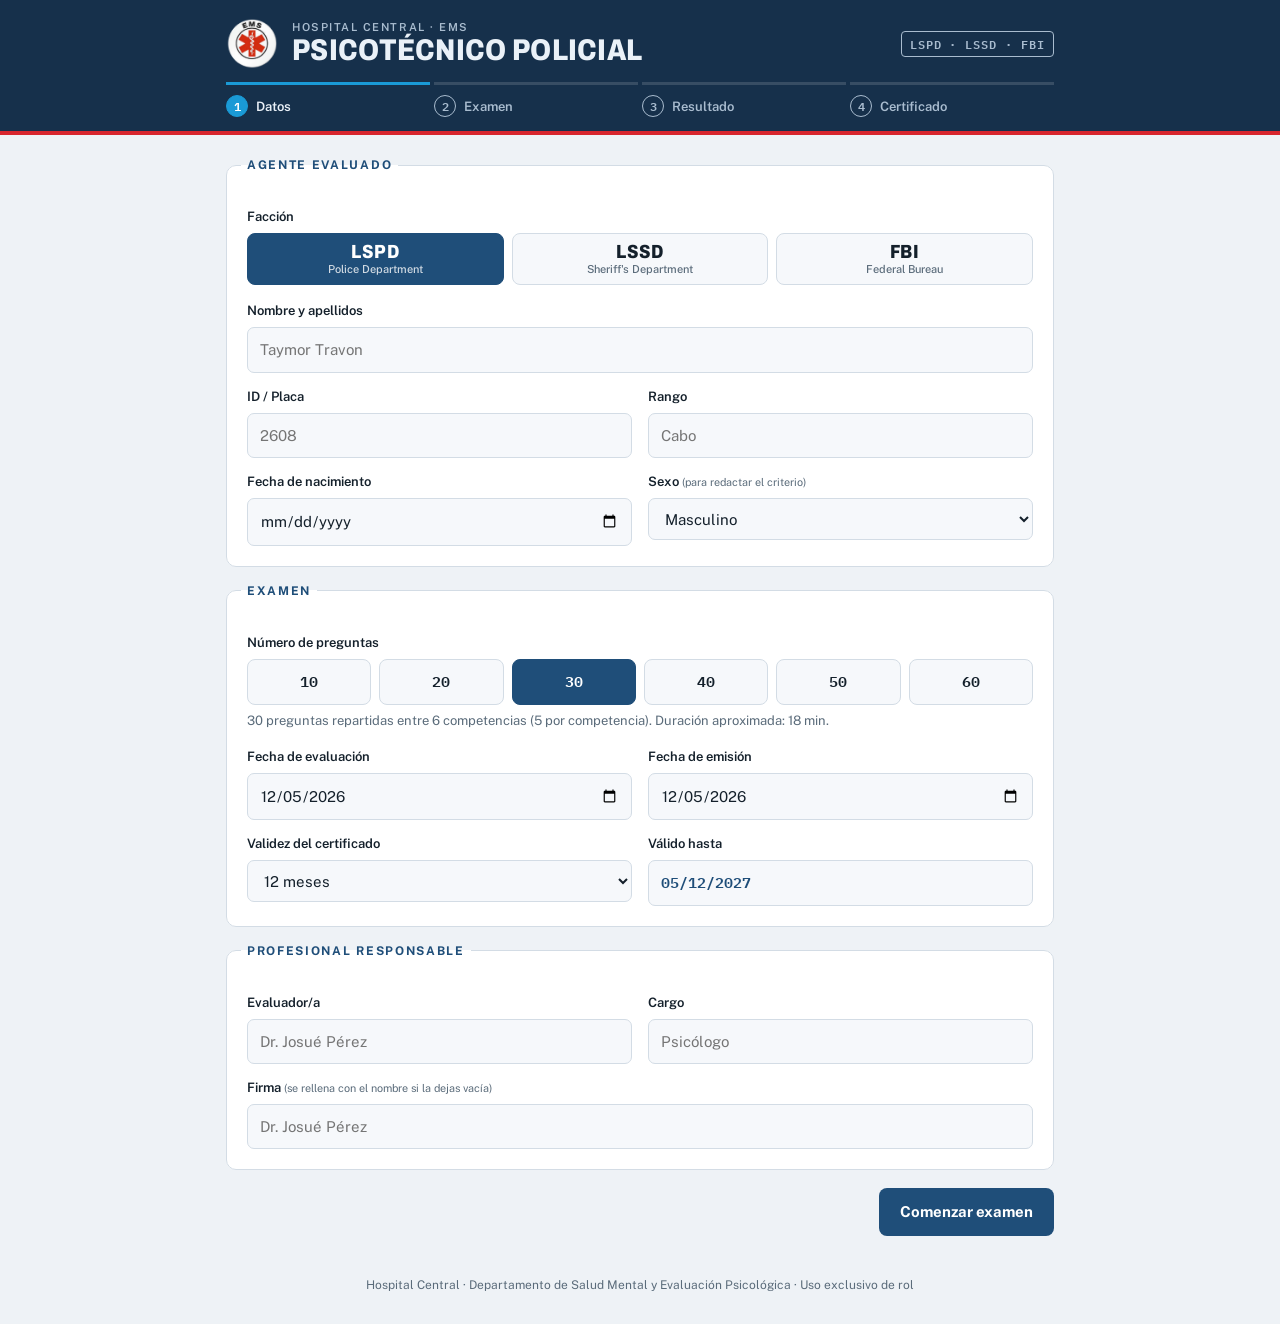
==== index.html @ 16118bcc "Add files via upload" ====
<!doctype html>
<html lang="es">
<head>
<meta charset="utf-8">
<meta name="viewport" content="width=device-width, initial-scale=1, viewport-fit=cover">
<title>Psicotécnico Hospital Central</title>
<meta name="description" content="Examen psicotécnico y certificado del Hospital Central para LSPD, LSSD y FBI.">
<link rel="icon" href="assets/logo-ems.png">
<link rel="preconnect" href="https://fonts.googleapis.com">
<link rel="preconnect" href="https://fonts.gstatic.com" crossorigin>
<link rel="stylesheet" href="https://fonts.googleapis.com/css2?family=Archivo:wdth,wght@75..100,500..800&family=Public+Sans:wght@400;500;600;700&family=IBM+Plex+Mono:wght@500;600&family=Dancing+Script:wght@600&display=swap">
<link rel="stylesheet" href="css/styles.css">
</head>
<body>
<!--APP-->
<header class="cabecera">
  <div class="cabecera-in">
    <img class="cabecera-logo" src="assets/logo-ems.png" alt="Logotipo EMS" width="56" height="56">
    <div class="cabecera-txt">
      <span class="cabecera-org">Hospital Central · EMS</span>
      <h1>Psicotécnico policial</h1>
    </div>
    <div class="facciones-tag" aria-label="Facciones">LSPD · LSSD · FBI</div>
  </div>
  <ol class="pasos" id="pasos">
    <li data-paso="datos" class="activo"><span>1</span>Datos</li>
    <li data-paso="examen"><span>2</span>Examen</li>
    <li data-paso="resultado"><span>3</span>Resultado</li>
    <li data-paso="certificado"><span>4</span>Certificado</li>
  </ol>
</header>

<main class="contenedor">

  <!-- 1 · DATOS -->
  <section id="vista-datos" class="vista">
    <form id="form-datos" novalidate>
      <fieldset class="bloque">
        <legend>Agente evaluado</legend>
        <div class="campo campo-ancho">
          <span class="etiqueta" id="lbl-faccion">Facción</span>
          <div class="segmentos faccion" role="radiogroup" aria-labelledby="lbl-faccion">
            <label><input type="radio" name="faccion" id="f-lspd" value="LSPD" checked><span><b>LSPD</b><small>Police Department</small></span></label>
            <label><input type="radio" name="faccion" id="f-lssd" value="LSSD"><span><b>LSSD</b><small>Sheriff's Department</small></span></label>
            <label><input type="radio" name="faccion" id="f-fbi" value="FBI"><span><b>FBI</b><small>Federal Bureau</small></span></label>
          </div>
        </div>
        <div class="rejilla">
          <label class="campo campo-ancho"><span class="etiqueta">Nombre y apellidos</span>
            <input id="nombre" name="nombre" required autocomplete="off" placeholder="Taymor Travon"></label>
          <label class="campo"><span class="etiqueta">ID / Placa</span>
            <input id="placa" name="placa" required autocomplete="off" placeholder="2608" inputmode="numeric"></label>
          <label class="campo"><span class="etiqueta">Rango</span>
            <input id="rango" name="rango" required list="rangos" autocomplete="off" placeholder="Cabo"></label>
          <label class="campo"><span class="etiqueta">Fecha de nacimiento</span>
            <input id="nacimiento" name="nacimiento" type="date" required></label>
          <label class="campo"><span class="etiqueta">Sexo <small>(para redactar el criterio)</small></span>
            <select id="sexo" name="sexo"><option value="M">Masculino</option><option value="F">Femenino</option></select></label>
        </div>
        <datalist id="rangos"></datalist>
      </fieldset>

      <fieldset class="bloque">
        <legend>Examen</legend>
        <div class="campo campo-ancho">
          <span class="etiqueta" id="lbl-num">Número de preguntas</span>
          <div class="segmentos numeros" role="radiogroup" aria-labelledby="lbl-num">
            <label><input type="radio" name="num" id="n10" value="10"><span>10</span></label>
            <label><input type="radio" name="num" id="n20" value="20"><span>20</span></label>
            <label><input type="radio" name="num" id="n30" value="30" checked><span>30</span></label>
            <label><input type="radio" name="num" id="n40" value="40"><span>40</span></label>
            <label><input type="radio" name="num" id="n50" value="50"><span>50</span></label>
            <label><input type="radio" name="num" id="n60" value="60"><span>60</span></label>
          </div>
          <p class="ayuda" id="ayuda-num"></p>
        </div>
        <div class="rejilla">
          <label class="campo"><span class="etiqueta">Fecha de evaluación</span>
            <input id="fecha-evaluacion" type="date" required></label>
          <label class="campo"><span class="etiqueta">Fecha de emisión</span>
            <input id="fecha-emision" type="date" required></label>
          <label class="campo"><span class="etiqueta">Validez del certificado</span>
            <select id="validez"><option value="6">6 meses</option><option value="12" selected>12 meses</option><option value="24">24 meses</option></select></label>
          <div class="campo"><span class="etiqueta">Válido hasta</span><output id="valido-hasta" class="dato-fijo">—</output></div>
        </div>
      </fieldset>

      <fieldset class="bloque">
        <legend>Profesional responsable</legend>
        <div class="rejilla">
          <label class="campo"><span class="etiqueta">Evaluador/a</span>
            <input id="evaluador" required autocomplete="off" placeholder="Dr. Josué Pérez"></label>
          <label class="campo"><span class="etiqueta">Cargo</span>
            <input id="cargo" required autocomplete="off" list="cargos" placeholder="Psicólogo"></label>
          <label class="campo campo-ancho"><span class="etiqueta">Firma <small>(se rellena con el nombre si la dejas vacía)</small></span>
            <input id="firma" autocomplete="off" placeholder="Dr. Josué Pérez"></label>
        </div>
        <datalist id="cargos"><option value="Psicólogo"><option value="Psicóloga"><option value="Médico"><option value="Médica"><option value="Enfermero"><option value="Enfermera"><option value="Jefe de Salud Mental"></datalist>
      </fieldset>

      <p class="error" id="error-datos" role="alert" hidden></p>
      <div class="acciones">
        <button type="submit" class="btn btn-primario" id="btn-comenzar">Comenzar examen</button>
      </div>
    </form>
  </section>

  <!-- 2 · EXAMEN -->
  <section id="vista-examen" class="vista" hidden>
    <div class="examen-cab">
      <div class="examen-agente" id="examen-agente"></div>
      <div class="progreso-txt"><b id="p-actual">1</b> / <span id="p-total">30</span></div>
    </div>
    <div class="barra" aria-hidden="true"><div class="barra-relleno" id="barra"></div></div>
    <article class="pregunta" aria-live="polite">
      <span class="chip" id="p-competencia"></span>
      <h2 id="p-texto"></h2>
      <div class="opciones" id="p-opciones" role="radiogroup" aria-labelledby="p-texto"></div>
      <p class="ayuda teclado">Atajo: teclas 1 a 4 para elegir, Intro para avanzar.</p>
    </article>
    <div class="acciones acciones-examen">
      <button type="button" class="btn btn-sec" id="btn-anterior">Anterior</button>
      <button type="button" class="btn btn-primario" id="btn-siguiente" disabled>Siguiente</button>
    </div>
    <div class="cancelar">
      <button type="button" class="btn-texto" id="btn-cancelar">Cancelar examen</button>
      <div class="confirmar" id="confirmar-cancelar" hidden>
        <span>Se perderán las respuestas.</span>
        <button type="button" class="btn btn-peligro btn-peq" id="btn-cancelar-si">Sí, cancelar</button>
        <button type="button" class="btn btn-sec btn-peq" id="btn-cancelar-no">Seguir</button>
      </div>
    </div>
  </section>

  <!-- 3 · RESULTADO -->
  <section id="vista-resultado" class="vista" hidden>
    <div class="veredicto" id="veredicto">
      <div class="veredicto-num"><span id="r-pct">0</span><small>%</small></div>
      <div class="veredicto-txt">
        <span class="pill" id="r-pill">APTO/A</span>
        <p id="r-resumen"></p>
        <ul class="motivos" id="r-motivos"></ul>
      </div>
    </div>

    <div class="bloque">
      <h3 class="titulo-bloque">Competencias</h3>
      <div class="competencias" id="r-competencias"></div>
    </div>

    <div class="bloque">
      <div class="titulo-fila">
        <h3 class="titulo-bloque">Observaciones del certificado</h3>
        <button type="button" class="btn-texto" id="btn-regenerar">Volver al texto automático</button>
      </div>
      <textarea id="observaciones" rows="4" maxlength="420"></textarea>
      <p class="ayuda" id="ayuda-obs"></p>
      <div class="campo resultado-final">
        <span class="etiqueta" id="lbl-res">Resultado que figurará en el certificado</span>
        <div class="segmentos res" role="radiogroup" aria-labelledby="lbl-res">
          <label><input type="radio" name="res" id="res-apto" value="apto"><span>Apto/a</span></label>
          <label><input type="radio" name="res" id="res-noapto" value="noapto"><span>No apto/a</span></label>
        </div>
        <p class="ayuda" id="ayuda-res"></p>
      </div>
    </div>

    <details class="bloque revision">
      <summary>Revisar respuestas</summary>
      <ol id="r-revision"></ol>
    </details>

    <div class="acciones">
      <button type="button" class="btn btn-sec" id="btn-repetir">Repetir examen</button>
      <button type="button" class="btn btn-primario" id="btn-certificado">Generar certificado</button>
    </div>
  </section>

  <!-- 4 · CERTIFICADO -->
  <section id="vista-certificado" class="vista" hidden>
    <div class="acciones acciones-cert">
      <button type="button" class="btn btn-primario" id="btn-png">Descargar PNG</button>
      <button type="button" class="btn btn-primario" id="btn-pdf">Descargar PDF</button>
      <button type="button" class="btn btn-sec" id="btn-editar">Editar observaciones</button>
      <button type="button" class="btn btn-sec" id="btn-nueva">Nueva evaluación</button>
    </div>
    <p class="aviso" id="aviso-descarga" hidden></p>
    <div class="hoja"><canvas id="lienzo" width="1224" height="2016" aria-label="Certificado de psicotécnico"></canvas></div>
  </section>
</main>

<footer class="pie">Hospital Central · Departamento de Salud Mental y Evaluación Psicológica · Uso exclusivo de rol</footer>
<!--/APP-->

<script src="js/preguntas.js"></script>
<script src="js/evaluacion.js"></script>
<script src="js/certificado.js"></script>
<script src="js/pdf.js"></script>
<script src="js/app.js"></script>
</body>
</html>
---- css/styles.css ----
/* Layout: cabecera institucional azul marino + columna única de formulario clínico, ancho 860px */
:root {
  --bg: #EEF2F6;
  --surface: #FFFFFF;
  --surface-2: #F6F8FB;
  --ink: #14202B;
  --muted: #5A6B7A;
  --line: #D3DCE5;
  --accent: #1F4E79;
  --accent-ink: #FFFFFF;
  --accent-2: #1A9AD6;
  --ems: #D7262E;
  --ok: #1E7F4F;
  --ok-bg: #E3F3EA;
  --bad: #B3261E;
  --bad-bg: #FBE7E5;
  --warn: #9A6200;
  --head-bg: #16304B;
  --head-ink: #EAF1F8;
  --head-muted: #A9BCCF;

  --f-display: "Archivo", "Arial Narrow", Arial, sans-serif;
  --f-body: "Public Sans", "Segoe UI", Roboto, Arial, sans-serif;
  --f-mono: "IBM Plex Mono", ui-monospace, Menlo, Consolas, monospace;

  --r: 10px;
  --sombra: 0 1px 2px rgba(20, 32, 43, .06), 0 6px 18px rgba(20, 32, 43, .06);
}
@media (prefers-color-scheme: dark) {
  :root:not([data-theme="light"]) {
    --bg: #0D141B; --surface: #15202A; --surface-2: #1A2733; --ink: #E5ECF2; --muted: #93A4B3; --line: #2A3A48;
    --accent: #7DB3E3; --accent-ink: #0B1520; --accent-2: #4FB8E8; --ems: #FF5A60;
    --ok: #5CCB93; --ok-bg: #12301F; --bad: #FF7B70; --bad-bg: #3A1714; --warn: #E7B04A;
    --head-bg: #0A1A2A; --head-ink: #E5ECF2; --head-muted: #8EA4BA;
    --sombra: 0 1px 2px rgba(0, 0, 0, .3); color-scheme: dark;
  }
}
:root[data-theme="dark"] {
  --bg: #0D141B; --surface: #15202A; --surface-2: #1A2733; --ink: #E5ECF2; --muted: #93A4B3; --line: #2A3A48;
  --accent: #7DB3E3; --accent-ink: #0B1520; --accent-2: #4FB8E8; --ems: #FF5A60;
  --ok: #5CCB93; --ok-bg: #12301F; --bad: #FF7B70; --bad-bg: #3A1714; --warn: #E7B04A;
  --head-bg: #0A1A2A; --head-ink: #E5ECF2; --head-muted: #8EA4BA;
  --sombra: 0 1px 2px rgba(0, 0, 0, .3); color-scheme: dark;
}

* { box-sizing: border-box; }
[hidden] { display: none !important; }
body {
  margin: 0; background: var(--bg); color: var(--ink);
  font: 400 15px/1.55 var(--f-body);
  -webkit-font-smoothing: antialiased;
}
h1, h2, h3 { font-family: var(--f-display); text-wrap: balance; margin: 0; }
button, input, select, textarea { font: inherit; color: inherit; }
:focus-visible { outline: 3px solid var(--accent-2); outline-offset: 2px; }

/* ── Cabecera ── */
.cabecera { background: var(--head-bg); color: var(--head-ink); border-bottom: 4px solid var(--ems); }
.cabecera-in, .pasos { max-width: 860px; margin: 0 auto; padding-inline: 16px; }
.cabecera-in { display: flex; align-items: center; gap: 14px; padding-block: 18px 12px; }
.cabecera-logo { width: 52px; height: 52px; flex: none; }
.cabecera-txt { min-width: 0; flex: 1; display: flex; flex-direction: column; }
.cabecera-org { font: 600 11px/1.2 var(--f-body); letter-spacing: .14em; text-transform: uppercase; color: var(--head-muted); }
.cabecera h1 { font-size: clamp(22px, 5vw, 30px); font-weight: 800; font-stretch: 85%; letter-spacing: .01em; text-transform: uppercase; line-height: 1.1; }
.facciones-tag { font: 600 12px/1 var(--f-mono); letter-spacing: .08em; color: var(--head-muted); border: 1px solid currentColor; border-radius: 4px; padding: 6px 8px; white-space: nowrap; }
.pasos { list-style: none; display: grid; grid-template-columns: repeat(4, 1fr); gap: 4px; padding-block: 0 14px; margin-block: 0; }
.pasos li { display: flex; align-items: center; gap: 8px; font: 600 13px/1 var(--f-body); color: var(--head-muted); padding-top: 10px; border-top: 3px solid rgba(255,255,255,.14); }
.pasos li span { font-family: var(--f-mono); font-size: 12px; width: 22px; height: 22px; border-radius: 50%; display: grid; place-items: center; border: 1px solid currentColor; flex: none; }
.pasos li.activo { color: var(--head-ink); border-top-color: var(--accent-2); }
.pasos li.activo span { background: var(--accent-2); border-color: var(--accent-2); color: #fff; }
.pasos li.hecho { color: var(--head-ink); border-top-color: rgba(255,255,255,.45); }

/* ── Contenedor ── */
.contenedor { max-width: 860px; margin: 0 auto; padding: 24px 16px 40px; display: block; }
.vista { display: flex; flex-direction: column; gap: 18px; }
#form-datos { display: flex; flex-direction: column; gap: 18px; }

.bloque { background: var(--surface); border: 1px solid var(--line); border-radius: var(--r); padding: 20px; margin: 0; min-width: 0; display: flex; flex-direction: column; gap: 16px; }
fieldset.bloque { display: block; }
fieldset.bloque > * + * { margin-top: 16px; }
legend { font: 700 12px/1 var(--f-body); letter-spacing: .14em; text-transform: uppercase; color: var(--accent); padding: 0 6px; margin-left: -6px; }
.titulo-bloque { font: 700 12px/1 var(--f-body); letter-spacing: .14em; text-transform: uppercase; color: var(--accent); }
.titulo-fila { display: flex; justify-content: space-between; align-items: center; gap: 12px; flex-wrap: wrap; }

.rejilla { display: grid; grid-template-columns: repeat(2, minmax(0, 1fr)); gap: 14px 16px; }
.campo { display: flex; flex-direction: column; gap: 6px; min-width: 0; }
.campo-ancho { grid-column: 1 / -1; }
.etiqueta { font-weight: 600; font-size: 13px; color: var(--ink); }
.etiqueta small { font-weight: 400; color: var(--muted); }
input:not([type=radio]), select, textarea, .dato-fijo {
  width: 100%; background: var(--surface-2); border: 1px solid var(--line); border-radius: 7px;
  padding: 10px 12px; min-height: 42px;
}
textarea { resize: vertical; line-height: 1.5; }
input:hover, select:hover, textarea:hover { border-color: var(--muted); }
input[aria-invalid="true"] { border-color: var(--bad); background: var(--bad-bg); }
.dato-fijo { display: flex; align-items: center; font-family: var(--f-mono); font-weight: 600; color: var(--accent); }
.ayuda { margin: 0; font-size: 13px; color: var(--muted); }
.error { margin: 0; padding: 10px 14px; border-radius: 7px; background: var(--bad-bg); color: var(--bad); font-weight: 600; }
.aviso { margin: 0; padding: 10px 14px; border-radius: 7px; background: var(--surface); border: 1px solid var(--line); color: var(--muted); font-size: 14px; }

/* Segmentos (radios con estilo) */
.segmentos { display: grid; gap: 8px; }
.segmentos.faccion { grid-template-columns: repeat(3, minmax(0, 1fr)); }
.segmentos.numeros { grid-template-columns: repeat(6, minmax(0, 1fr)); }
.segmentos.res { grid-template-columns: repeat(2, minmax(0, 160px)); }
.segmentos label { position: relative; cursor: pointer; }
.segmentos input { position: absolute; opacity: 0; inset: 0; margin: 0; cursor: pointer; }
.segmentos span {
  display: flex; flex-direction: column; align-items: center; justify-content: center; gap: 2px; text-align: center;
  min-height: 46px; padding: 8px; border: 1px solid var(--line); border-radius: 8px; background: var(--surface-2);
  font-family: var(--f-mono); font-weight: 600; transition: background .12s, border-color .12s;
}
.segmentos span b { font: 800 19px/1 var(--f-display); font-stretch: 85%; letter-spacing: .04em; }
.segmentos span small { font: 500 11px/1.2 var(--f-body); color: var(--muted); }
.segmentos label:hover span { border-color: var(--muted); }
.segmentos input:checked + span { background: var(--accent); border-color: var(--accent); color: var(--accent-ink); }
.segmentos input:checked + span small { color: inherit; opacity: .8; }
.segmentos input:focus-visible + span { outline: 3px solid var(--accent-2); outline-offset: 2px; }

/* Botones */
.acciones { display: flex; justify-content: flex-end; gap: 10px; flex-wrap: wrap; }
.btn { border: 1px solid transparent; border-radius: 8px; padding: 11px 20px; min-height: 44px; font-weight: 700; cursor: pointer; transition: filter .12s, background .12s; }
.btn-primario { background: var(--accent); color: var(--accent-ink); }
.btn-primario:hover { filter: brightness(1.1); }
.btn-primario:disabled { opacity: .45; cursor: not-allowed; filter: none; }
.btn-sec { background: var(--surface); border-color: var(--line); color: var(--ink); }
.btn-sec:hover { border-color: var(--muted); }
.btn-sec:disabled { opacity: .45; cursor: not-allowed; }
.btn-peligro { background: var(--bad); color: #fff; }
.btn-peq { padding: 6px 12px; min-height: 34px; font-size: 13px; }
.btn-texto { background: none; border: 0; padding: 4px 0; color: var(--accent); font-weight: 600; cursor: pointer; text-decoration: underline; text-underline-offset: 3px; }

/* ── Examen ── */
.examen-cab { display: flex; justify-content: space-between; align-items: baseline; gap: 12px; flex-wrap: wrap; }
.examen-agente { font-weight: 600; min-width: 0; }
.examen-agente small { color: var(--muted); font-weight: 400; }
.progreso-txt { font-family: var(--f-mono); color: var(--muted); font-variant-numeric: tabular-nums; }
.progreso-txt b { color: var(--ink); font-size: 20px; }
.barra { height: 6px; border-radius: 3px; background: var(--line); overflow: hidden; }
.barra-relleno { height: 100%; width: 0; background: var(--accent-2); transition: width .25s ease; }
.pregunta { background: var(--surface); border: 1px solid var(--line); border-radius: var(--r); padding: 22px; display: flex; flex-direction: column; gap: 16px; box-shadow: var(--sombra); }
.chip { align-self: flex-start; font: 600 11px/1 var(--f-body); letter-spacing: .1em; text-transform: uppercase; color: var(--accent); background: var(--surface-2); border: 1px solid var(--line); border-radius: 999px; padding: 6px 10px; }
.pregunta h2 { font-family: var(--f-body); font-size: clamp(18px, 3.4vw, 21px); font-weight: 600; line-height: 1.4; }
.opciones { display: flex; flex-direction: column; gap: 10px; }
.opcion { display: grid; grid-template-columns: 32px minmax(0, 1fr); gap: 12px; align-items: start; text-align: left; width: 100%; padding: 13px 14px; border: 1px solid var(--line); border-radius: 9px; background: var(--surface-2); cursor: pointer; transition: border-color .12s, background .12s; }
.opcion:hover { border-color: var(--accent-2); }
.opcion .letra { font: 600 14px/32px var(--f-mono); width: 32px; height: 32px; text-align: center; border-radius: 6px; border: 1px solid var(--line); background: var(--surface); }
.opcion .txt { padding-top: 5px; }
.opcion[aria-checked="true"] { border-color: var(--accent); background: var(--surface); box-shadow: inset 4px 0 0 var(--accent); }
.opcion[aria-checked="true"] .letra { background: var(--accent); border-color: var(--accent); color: var(--accent-ink); }
.teclado { font-size: 12px; }
.acciones-examen { justify-content: space-between; }
.cancelar { display: flex; justify-content: center; flex-direction: column; align-items: center; gap: 8px; }
.confirmar { display: flex; gap: 8px; align-items: center; flex-wrap: wrap; justify-content: center; font-size: 14px; color: var(--muted); }

/* ── Resultado ── */
.veredicto { display: grid; grid-template-columns: auto minmax(0, 1fr); gap: 22px; align-items: center; background: var(--surface); border: 1px solid var(--line); border-left: 6px solid var(--ok); border-radius: var(--r); padding: 22px; box-shadow: var(--sombra); }
.veredicto.no { border-left-color: var(--bad); }
.veredicto-num { font: 800 64px/1 var(--f-display); font-stretch: 80%; font-variant-numeric: tabular-nums; color: var(--ok); }
.veredicto.no .veredicto-num { color: var(--bad); }
.veredicto-num small { font-size: 28px; margin-left: 2px; }
.veredicto-txt { display: flex; flex-direction: column; gap: 8px; align-items: flex-start; min-width: 0; }
.veredicto-txt p { margin: 0; color: var(--muted); }
.pill { font: 700 13px/1 var(--f-body); letter-spacing: .1em; padding: 7px 12px; border-radius: 999px; background: var(--ok-bg); color: var(--ok); }
.veredicto.no .pill { background: var(--bad-bg); color: var(--bad); }
.motivos { margin: 0; padding-left: 18px; color: var(--bad); font-size: 14px; }
.motivos:empty { display: none; }

.competencias { display: flex; flex-direction: column; gap: 12px; }
.comp { display: grid; grid-template-columns: minmax(0, 1fr) 54px; gap: 6px 12px; align-items: center; }
.comp-nombre { font-weight: 600; font-size: 14px; }
.comp-nombre small { color: var(--muted); font-weight: 400; }
.comp-pct { font: 600 14px var(--f-mono); text-align: right; font-variant-numeric: tabular-nums; }
.comp-barra { grid-column: 1 / -1; height: 8px; border-radius: 4px; background: var(--line); position: relative; overflow: hidden; }
.comp-barra i { position: absolute; inset: 0 auto 0 0; background: var(--ok); border-radius: 4px; }
.comp-barra i.medio { background: var(--warn); }
.comp-barra i.bajo { background: var(--bad); }
.comp-barra::after { content: ""; position: absolute; top: 0; bottom: 0; left: 70%; width: 2px; background: var(--surface); }
.resultado-final { margin-top: 4px; }

.revision summary { cursor: pointer; font: 700 12px/1 var(--f-body); letter-spacing: .14em; text-transform: uppercase; color: var(--accent); }
.revision ol { margin: 0; padding-left: 22px; display: flex; flex-direction: column; gap: 10px; font-size: 14px; }
.revision li span { display: block; color: var(--muted); }
.revision .p0 { color: var(--bad); font-weight: 600; }
.revision .p3 { color: var(--ok); }

/* ── Certificado ── */
.acciones-cert { justify-content: flex-start; }
.hoja { background: var(--surface); border: 1px solid var(--line); border-radius: var(--r); padding: 12px; box-shadow: var(--sombra); }
.hoja canvas { display: block; width: 100%; max-width: 100%; height: auto; background: #fff; border-radius: 4px; }

.pie { max-width: 860px; margin: 0 auto; padding: 0 16px 30px; font-size: 12px; color: var(--muted); text-align: center; }

@media (max-width: 620px) {
  .rejilla { grid-template-columns: minmax(0, 1fr); }
  .segmentos.numeros { grid-template-columns: repeat(3, minmax(0, 1fr)); }
  .facciones-tag { display: none; }
  .pasos li { font-size: 0; gap: 0; justify-content: center; }
  .veredicto { grid-template-columns: minmax(0, 1fr); gap: 12px; }
  .bloque, .pregunta { padding: 16px; }
  .acciones .btn { flex: 1 1 auto; }
}
@media (prefers-reduced-motion: reduce) { * { transition: none !important; } }
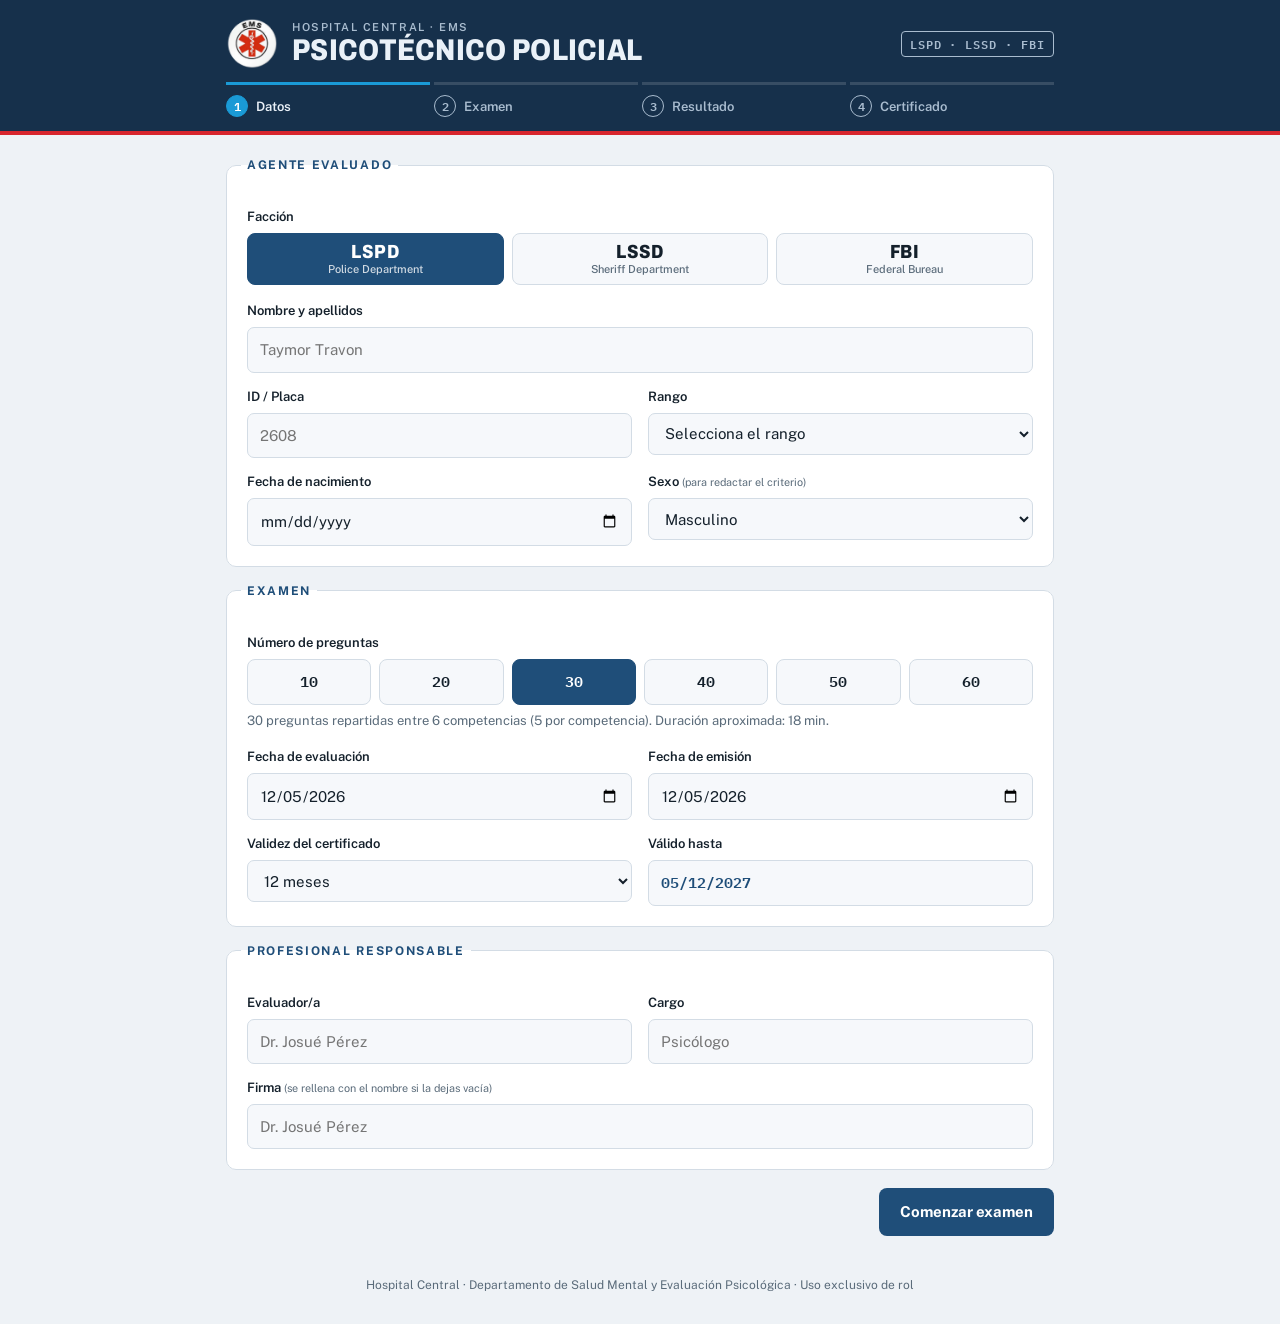
==== commit d6162c16: "Rangos oficiales de LSPD, LSSD y FBI con opción de rango libre - Desplegable con los rangos de cada " ====
--- a/index.html
+++ b/index.html
@@ -41,7 +41,7 @@
           <span class="etiqueta" id="lbl-faccion">Facción</span>
           <div class="segmentos faccion" role="radiogroup" aria-labelledby="lbl-faccion">
             <label><input type="radio" name="faccion" id="f-lspd" value="LSPD" checked><span><b>LSPD</b><small>Police Department</small></span></label>
-            <label><input type="radio" name="faccion" id="f-lssd" value="LSSD"><span><b>LSSD</b><small>Sheriff's Department</small></span></label>
+            <label><input type="radio" name="faccion" id="f-lssd" value="LSSD"><span><b>LSSD</b><small>Sheriff Department</small></span></label>
             <label><input type="radio" name="faccion" id="f-fbi" value="FBI"><span><b>FBI</b><small>Federal Bureau</small></span></label>
           </div>
         </div>
@@ -50,14 +50,14 @@
             <input id="nombre" name="nombre" required autocomplete="off" placeholder="Taymor Travon"></label>
           <label class="campo"><span class="etiqueta">ID / Placa</span>
             <input id="placa" name="placa" required autocomplete="off" placeholder="2608" inputmode="numeric"></label>
-          <label class="campo"><span class="etiqueta">Rango</span>
-            <input id="rango" name="rango" required list="rangos" autocomplete="off" placeholder="Cabo"></label>
+          <div class="campo"><label class="etiqueta" for="rango-sel">Rango</label>
+            <select id="rango-sel" name="rango-sel" required></select>
+            <input id="rango" name="rango" autocomplete="off" placeholder="Escribe el rango" aria-label="Rango (escrito a mano)" hidden></div>
           <label class="campo"><span class="etiqueta">Fecha de nacimiento</span>
             <input id="nacimiento" name="nacimiento" type="date" required></label>
           <label class="campo"><span class="etiqueta">Sexo <small>(para redactar el criterio)</small></span>
             <select id="sexo" name="sexo"><option value="M">Masculino</option><option value="F">Femenino</option></select></label>
         </div>
-        <datalist id="rangos"></datalist>
       </fieldset>
 
       <fieldset class="bloque">
--- a/css/styles.css
+++ b/css/styles.css
@@ -93,7 +93,7 @@
 }
 textarea { resize: vertical; line-height: 1.5; }
 input:hover, select:hover, textarea:hover { border-color: var(--muted); }
-input[aria-invalid="true"] { border-color: var(--bad); background: var(--bad-bg); }
+input[aria-invalid], select[aria-invalid] { border-color: var(--bad); background: var(--bad-bg); }
 .dato-fijo { display: flex; align-items: center; font-family: var(--f-mono); font-weight: 600; color: var(--accent); }
 .ayuda { margin: 0; font-size: 13px; color: var(--muted); }
 .error { margin: 0; padding: 10px 14px; border-radius: 7px; background: var(--bad-bg); color: var(--bad); font-weight: 600; }
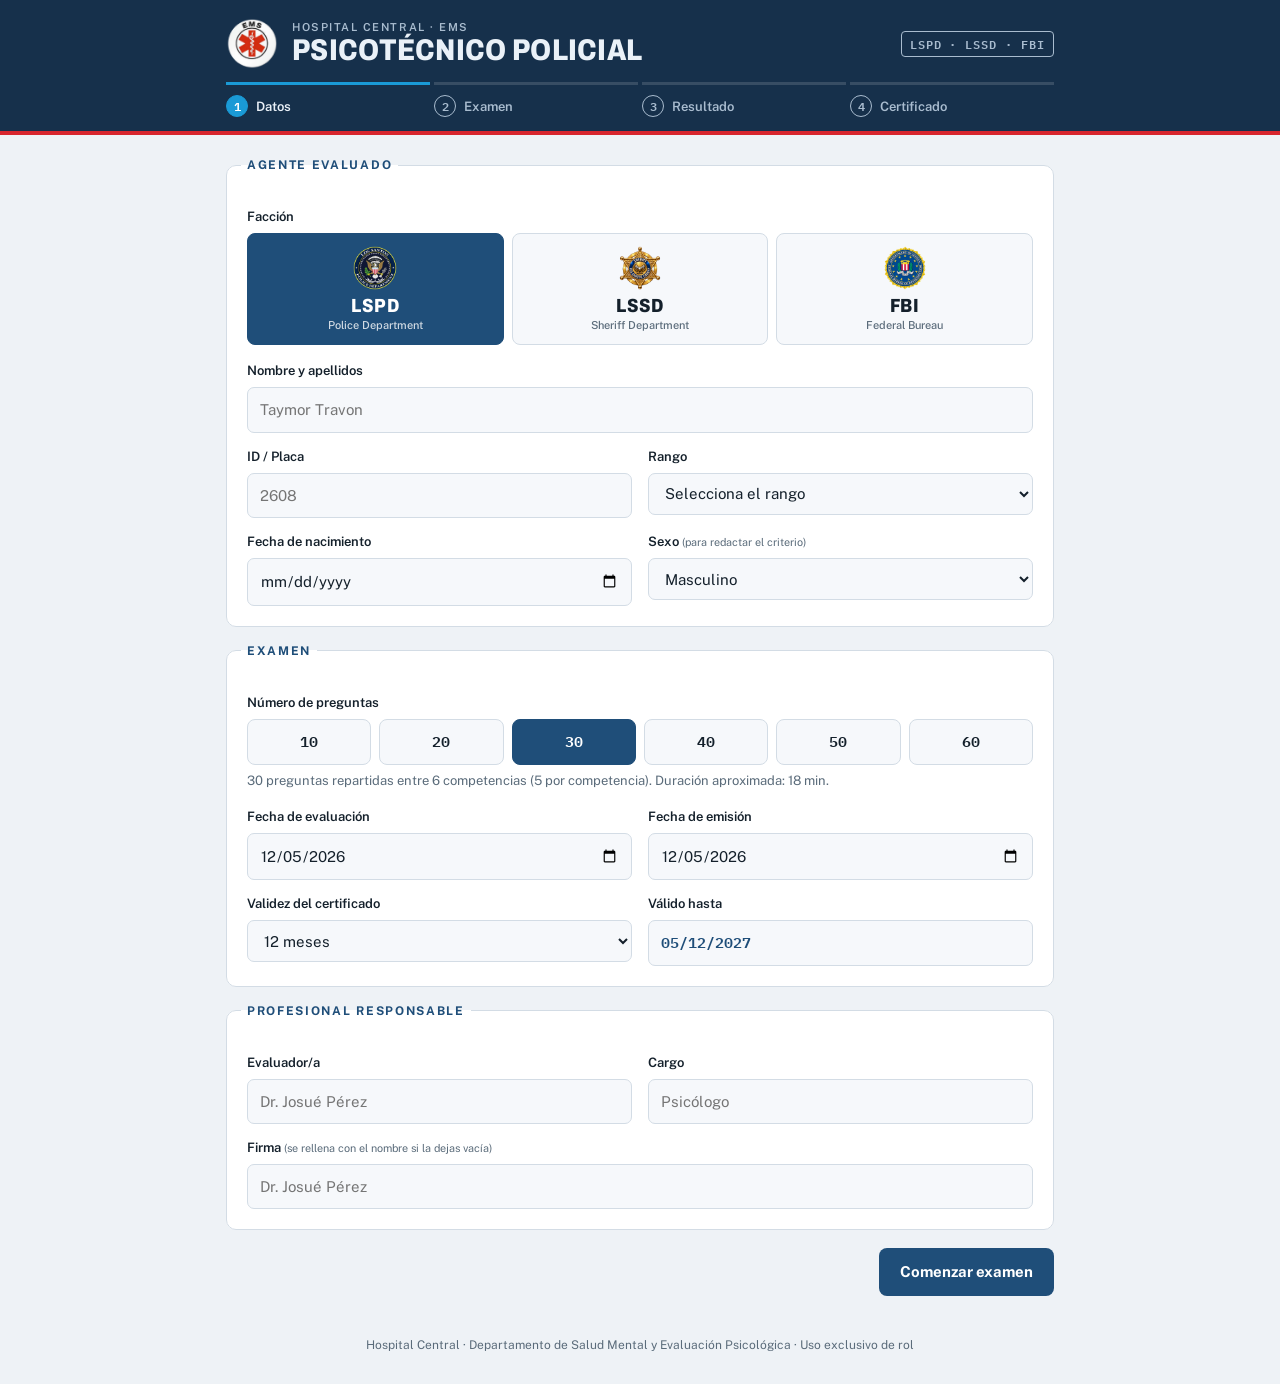
==== commit 392c396f: "Escudos de LSPD, LSSD y FBI en el examen y el certificado - Escudos de las tres facciones con fondo " ====
--- a/index.html
+++ b/index.html
@@ -40,9 +40,9 @@
         <div class="campo campo-ancho">
           <span class="etiqueta" id="lbl-faccion">Facción</span>
           <div class="segmentos faccion" role="radiogroup" aria-labelledby="lbl-faccion">
-            <label><input type="radio" name="faccion" id="f-lspd" value="LSPD" checked><span><b>LSPD</b><small>Police Department</small></span></label>
-            <label><input type="radio" name="faccion" id="f-lssd" value="LSSD"><span><b>LSSD</b><small>Sheriff Department</small></span></label>
-            <label><input type="radio" name="faccion" id="f-fbi" value="FBI"><span><b>FBI</b><small>Federal Bureau</small></span></label>
+            <label><input type="radio" name="faccion" id="f-lspd" value="LSPD" checked><span><img src="assets/facciones/lspd-256.png" alt="" width="44" height="44"><b>LSPD</b><small>Police Department</small></span></label>
+            <label><input type="radio" name="faccion" id="f-lssd" value="LSSD"><span><img src="assets/facciones/lssd-256.png" alt="" width="44" height="44"><b>LSSD</b><small>Sheriff Department</small></span></label>
+            <label><input type="radio" name="faccion" id="f-fbi" value="FBI"><span><img src="assets/facciones/fbi-256.png" alt="" width="44" height="44"><b>FBI</b><small>Federal Bureau</small></span></label>
           </div>
         </div>
         <div class="rejilla">
@@ -108,7 +108,7 @@
   <!-- 2 · EXAMEN -->
   <section id="vista-examen" class="vista" hidden>
     <div class="examen-cab">
-      <div class="examen-agente" id="examen-agente"></div>
+      <div class="examen-agente"><img id="examen-logo" src="" alt="" width="40" height="40" hidden><span id="examen-agente"></span></div>
       <div class="progreso-txt"><b id="p-actual">1</b> / <span id="p-total">30</span></div>
     </div>
     <div class="barra" aria-hidden="true"><div class="barra-relleno" id="barra"></div></div>
--- a/css/styles.css
+++ b/css/styles.css
@@ -111,6 +111,8 @@
   min-height: 46px; padding: 8px; border: 1px solid var(--line); border-radius: 8px; background: var(--surface-2);
   font-family: var(--f-mono); font-weight: 600; transition: background .12s, border-color .12s;
 }
+.segmentos.faccion span { padding-block: 12px; gap: 4px; }
+.segmentos span img { width: 44px; height: 44px; object-fit: contain; margin-bottom: 2px; }
 .segmentos span b { font: 800 19px/1 var(--f-display); font-stretch: 85%; letter-spacing: .04em; }
 .segmentos span small { font: 500 11px/1.2 var(--f-body); color: var(--muted); }
 .segmentos label:hover span { border-color: var(--muted); }
@@ -133,7 +135,8 @@
 
 /* ── Examen ── */
 .examen-cab { display: flex; justify-content: space-between; align-items: baseline; gap: 12px; flex-wrap: wrap; }
-.examen-agente { font-weight: 600; min-width: 0; }
+.examen-agente { font-weight: 600; min-width: 0; display: flex; align-items: center; gap: 10px; }
+.examen-agente img { width: 40px; height: 40px; object-fit: contain; flex: none; }
 .examen-agente small { color: var(--muted); font-weight: 400; }
 .progreso-txt { font-family: var(--f-mono); color: var(--muted); font-variant-numeric: tabular-nums; }
 .progreso-txt b { color: var(--ink); font-size: 20px; }
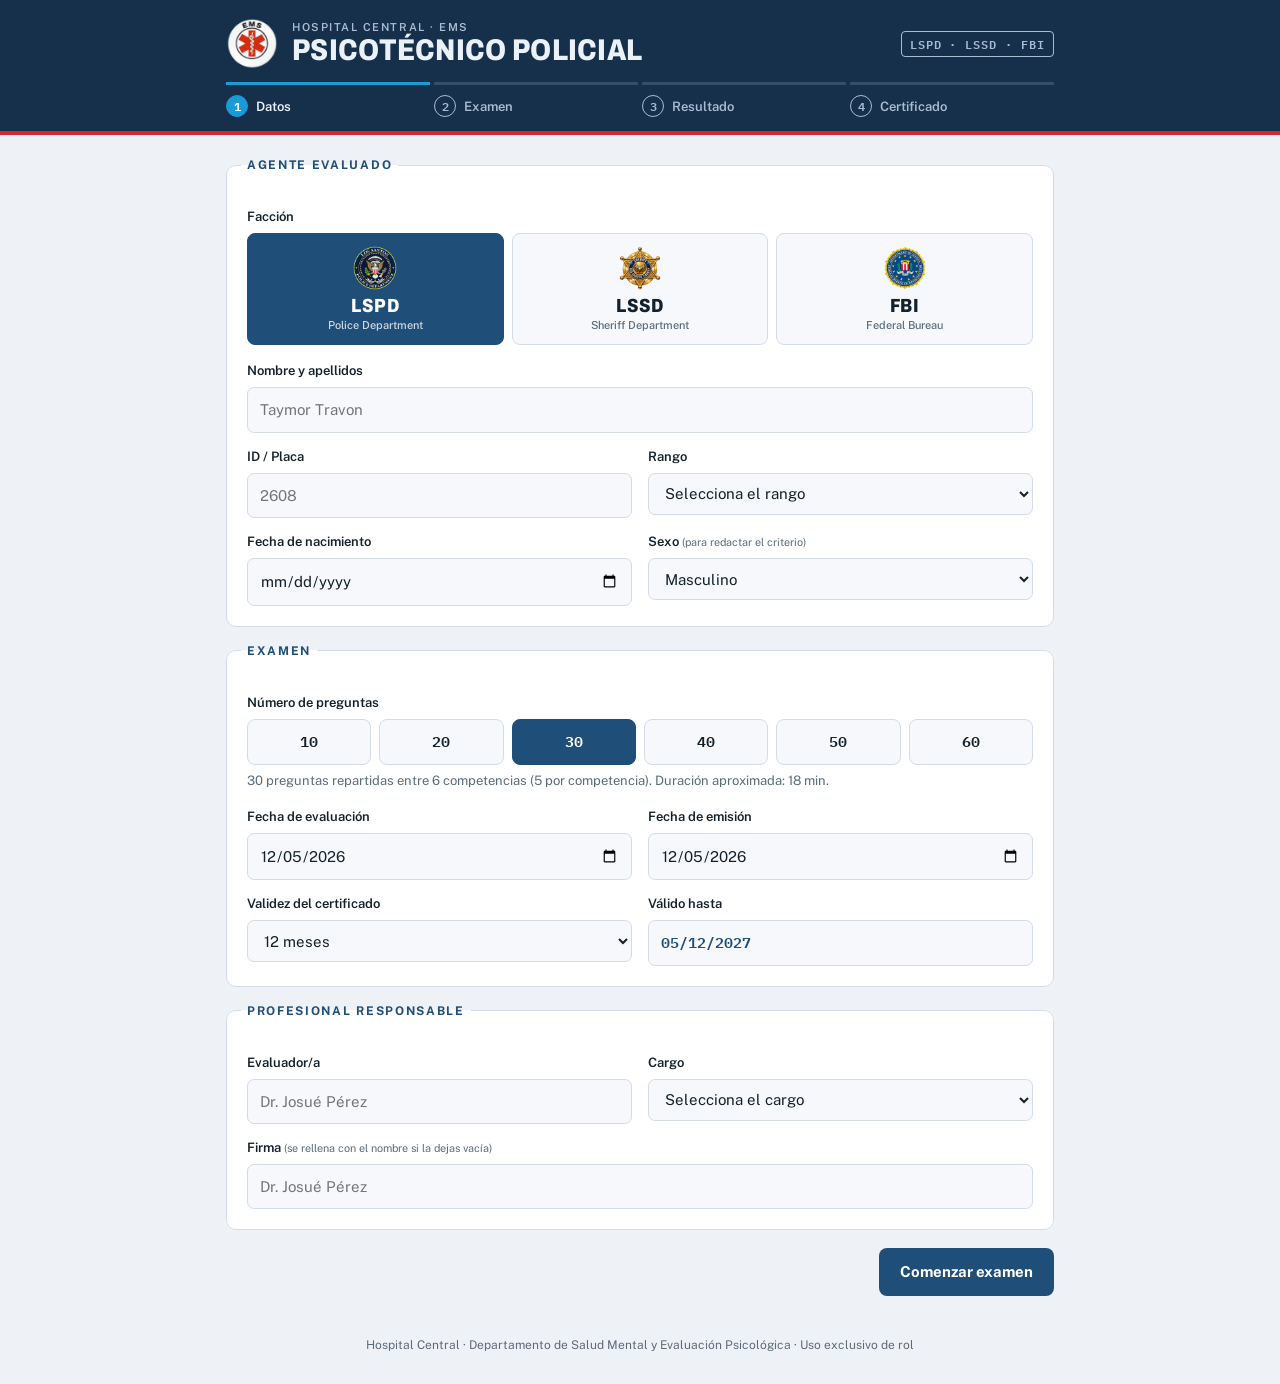
==== commit 72991fe8: "Cargos del Hospital Central para el evaluador - Desplegable con los cargos del hospital, de Director" ====
--- a/index.html
+++ b/index.html
@@ -90,12 +90,12 @@
         <div class="rejilla">
           <label class="campo"><span class="etiqueta">Evaluador/a</span>
             <input id="evaluador" required autocomplete="off" placeholder="Dr. Josué Pérez"></label>
-          <label class="campo"><span class="etiqueta">Cargo</span>
-            <input id="cargo" required autocomplete="off" list="cargos" placeholder="Psicólogo"></label>
+          <div class="campo"><label class="etiqueta" for="cargo-sel">Cargo</label>
+            <select id="cargo-sel" name="cargo-sel" required></select>
+            <input id="cargo" name="cargo" autocomplete="off" placeholder="Escribe el cargo" aria-label="Cargo (escrito a mano)" hidden></div>
           <label class="campo campo-ancho"><span class="etiqueta">Firma <small>(se rellena con el nombre si la dejas vacía)</small></span>
             <input id="firma" autocomplete="off" placeholder="Dr. Josué Pérez"></label>
         </div>
-        <datalist id="cargos"><option value="Psicólogo"><option value="Psicóloga"><option value="Médico"><option value="Médica"><option value="Enfermero"><option value="Enfermera"><option value="Jefe de Salud Mental"></datalist>
       </fieldset>
 
       <p class="error" id="error-datos" role="alert" hidden></p>
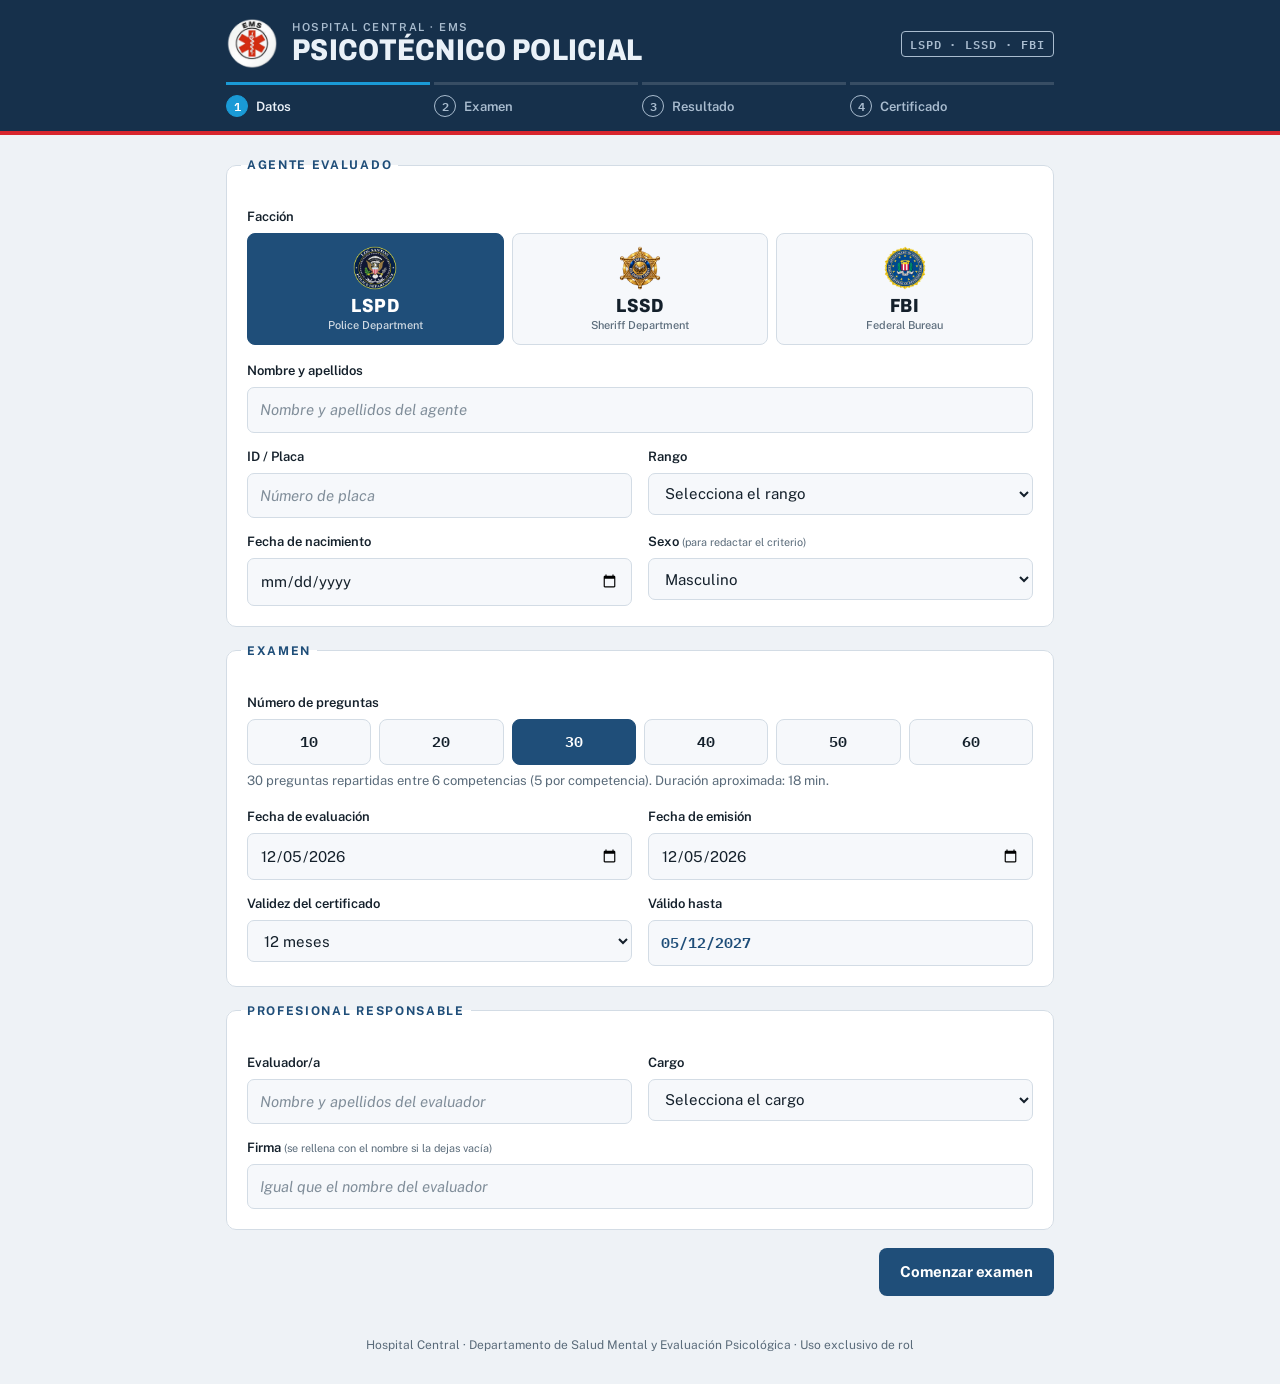
==== commit 5a056b02: "Indicaciones en los campos y opción para borrar el evaluador recordado - Los textos de ejemplo pasan" ====
--- a/index.html
+++ b/index.html
@@ -47,9 +47,9 @@
         </div>
         <div class="rejilla">
           <label class="campo campo-ancho"><span class="etiqueta">Nombre y apellidos</span>
-            <input id="nombre" name="nombre" required autocomplete="off" placeholder="Taymor Travon"></label>
+            <input id="nombre" name="nombre" required autocomplete="off" placeholder="Nombre y apellidos del agente"></label>
           <label class="campo"><span class="etiqueta">ID / Placa</span>
-            <input id="placa" name="placa" required autocomplete="off" placeholder="2608" inputmode="numeric"></label>
+            <input id="placa" name="placa" required autocomplete="off" placeholder="Número de placa" inputmode="numeric"></label>
           <div class="campo"><label class="etiqueta" for="rango-sel">Rango</label>
             <select id="rango-sel" name="rango-sel" required></select>
             <input id="rango" name="rango" autocomplete="off" placeholder="Escribe el rango" aria-label="Rango (escrito a mano)" hidden></div>
@@ -87,14 +87,15 @@
 
       <fieldset class="bloque">
         <legend>Profesional responsable</legend>
+        <p class="recordado" id="evaluador-recordado" hidden>Datos del último evaluador recordados en este navegador. <button type="button" class="btn-texto" id="btn-olvidar">Borrar</button></p>
         <div class="rejilla">
           <label class="campo"><span class="etiqueta">Evaluador/a</span>
-            <input id="evaluador" required autocomplete="off" placeholder="Dr. Josué Pérez"></label>
+            <input id="evaluador" required autocomplete="off" placeholder="Nombre y apellidos del evaluador"></label>
           <div class="campo"><label class="etiqueta" for="cargo-sel">Cargo</label>
             <select id="cargo-sel" name="cargo-sel" required></select>
             <input id="cargo" name="cargo" autocomplete="off" placeholder="Escribe el cargo" aria-label="Cargo (escrito a mano)" hidden></div>
           <label class="campo campo-ancho"><span class="etiqueta">Firma <small>(se rellena con el nombre si la dejas vacía)</small></span>
-            <input id="firma" autocomplete="off" placeholder="Dr. Josué Pérez"></label>
+            <input id="firma" autocomplete="off" placeholder="Igual que el nombre del evaluador"></label>
         </div>
       </fieldset>
 
--- a/css/styles.css
+++ b/css/styles.css
@@ -95,6 +95,8 @@
 input:hover, select:hover, textarea:hover { border-color: var(--muted); }
 input[aria-invalid], select[aria-invalid] { border-color: var(--bad); background: var(--bad-bg); }
 .dato-fijo { display: flex; align-items: center; font-family: var(--f-mono); font-weight: 600; color: var(--accent); }
+::placeholder { color: var(--muted); opacity: .75; font-style: italic; }
+.recordado { margin: 0; font-size: 13px; color: var(--muted); display: flex; gap: 8px; align-items: center; flex-wrap: wrap; }
 .ayuda { margin: 0; font-size: 13px; color: var(--muted); }
 .error { margin: 0; padding: 10px 14px; border-radius: 7px; background: var(--bad-bg); color: var(--bad); font-weight: 600; }
 .aviso { margin: 0; padding: 10px 14px; border-radius: 7px; background: var(--surface); border: 1px solid var(--line); color: var(--muted); font-size: 14px; }
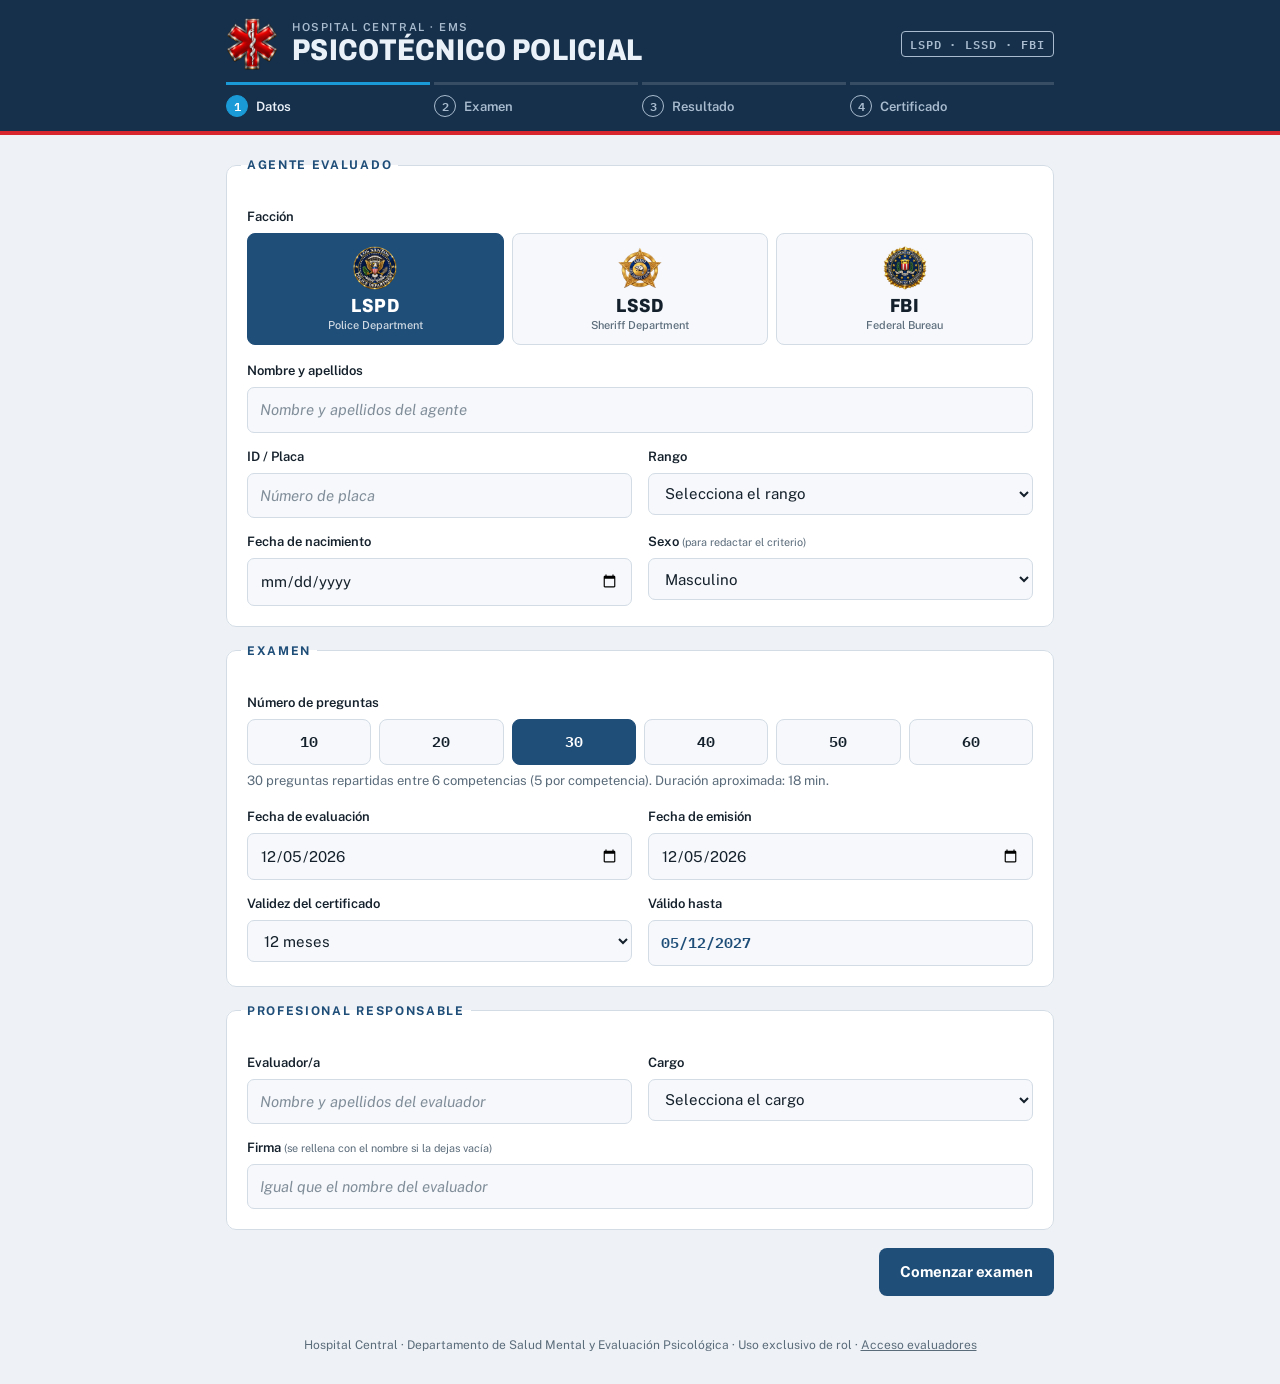
==== commit 1a513245: "Acceso evaluadores con contraseña y significado de los códigos radiales - admin.html: banco completo" ====
--- a/index.html
+++ b/index.html
@@ -8,7 +8,7 @@
 <link rel="icon" href="assets/logo-ems.png">
 <link rel="preconnect" href="https://fonts.googleapis.com">
 <link rel="preconnect" href="https://fonts.gstatic.com" crossorigin>
-<link rel="stylesheet" href="https://fonts.googleapis.com/css2?family=Archivo:wdth,wght@75..100,500..800&family=Public+Sans:wght@400;500;600;700&family=IBM+Plex+Mono:wght@500;600&family=Dancing+Script:wght@600&display=swap">
+<link rel="stylesheet" href="https://fonts.googleapis.com/css2?family=Archivo:wdth,wght@75..100,500..800&family=Public+Sans:wght@400;500;600;700&family=IBM+Plex+Mono:wght@500;600&family=Fraunces:opsz,wght,SOFT,WONK@72,800,100,1&family=Questrial&family=Pinyon+Script&display=swap">
 <link rel="stylesheet" href="css/styles.css">
 </head>
 <body>
@@ -190,7 +190,7 @@
   </section>
 </main>
 
-<footer class="pie">Hospital Central · Departamento de Salud Mental y Evaluación Psicológica · Uso exclusivo de rol</footer>
+<footer class="pie">Hospital Central · Departamento de Salud Mental y Evaluación Psicológica · Uso exclusivo de rol · <a href="admin.html">Acceso evaluadores</a></footer>
 <!--/APP-->
 
 <script src="js/preguntas.js"></script>
--- a/css/styles.css
+++ b/css/styles.css
@@ -207,3 +207,36 @@
   .acciones .btn { flex: 1 1 auto; }
 }
 @media (prefers-reduced-motion: reduce) { * { transition: none !important; } }
+
+/* ── Acceso evaluadores (admin.html) ── */
+.enlace-cab { text-decoration: none; color: var(--head-muted); }
+.enlace-cab:hover { color: var(--head-ink); }
+.acceso { max-width: 460px; margin: 20px auto 0; width: 100%; }
+.leyenda { display: flex; flex-wrap: wrap; gap: 8px; }
+.nota { display: inline-block; font: 700 12px/1 var(--f-body); letter-spacing: .04em; padding: 6px 9px; border-radius: 999px; white-space: nowrap; }
+.nota.n3 { background: var(--ok-bg); color: var(--ok); }
+.nota.n2 { background: var(--surface-2); color: var(--accent); border: 1px solid var(--line); }
+.nota.n1 { background: var(--surface-2); color: var(--warn); border: 1px solid var(--line); }
+.nota.n0 { background: var(--bad-bg); color: var(--bad); }
+.glosario summary { cursor: pointer; font: 700 12px/1 var(--f-body); letter-spacing: .14em; text-transform: uppercase; color: var(--accent); }
+.glosario-rejilla { display: grid; grid-template-columns: repeat(auto-fit, minmax(240px, 1fr)); gap: 18px; }
+.glosario-grupo h3 { font: 700 14px/1.2 var(--f-body); margin-bottom: 8px; }
+.glosario-grupo dl { display: grid; grid-template-columns: minmax(0, 92px) minmax(0, 1fr); gap: 6px 12px; margin: 0; font-size: 14px; }
+.glosario-grupo dt { font-family: var(--f-mono); font-weight: 600; color: var(--accent); font-size: 13px; }
+.glosario-grupo dd { margin: 0; color: var(--ink); }
+.filtros { display: grid; grid-template-columns: minmax(0, 2fr) minmax(0, 1fr); gap: 14px 16px; }
+.lista-preguntas { display: flex; flex-direction: column; gap: 14px; }
+.item-pregunta { background: var(--surface); border: 1px solid var(--line); border-radius: var(--r); padding: 18px 20px; display: flex; flex-direction: column; gap: 12px; }
+.item-cab { display: flex; align-items: center; gap: 10px; }
+.item-num { font: 600 13px/1 var(--f-mono); color: var(--muted); min-width: 26px; }
+.item-pregunta h3 { font: 600 17px/1.4 var(--f-body); }
+.item-opciones { list-style: none; margin: 0; padding: 0; display: flex; flex-direction: column; gap: 8px; }
+.item-opciones .op { display: grid; grid-template-columns: 140px minmax(0, 1fr); gap: 12px; align-items: start; font-size: 15px; padding: 8px 10px; border-radius: 8px; }
+.item-opciones .op.p3 { background: var(--ok-bg); }
+.item-opciones .op.p0 { background: var(--bad-bg); }
+.item-opciones .op .nota { justify-self: start; }
+.pie a { color: var(--muted); }
+@media (max-width: 620px) {
+  .filtros { grid-template-columns: minmax(0, 1fr); }
+  .item-opciones .op { grid-template-columns: minmax(0, 1fr); gap: 6px; }
+}
